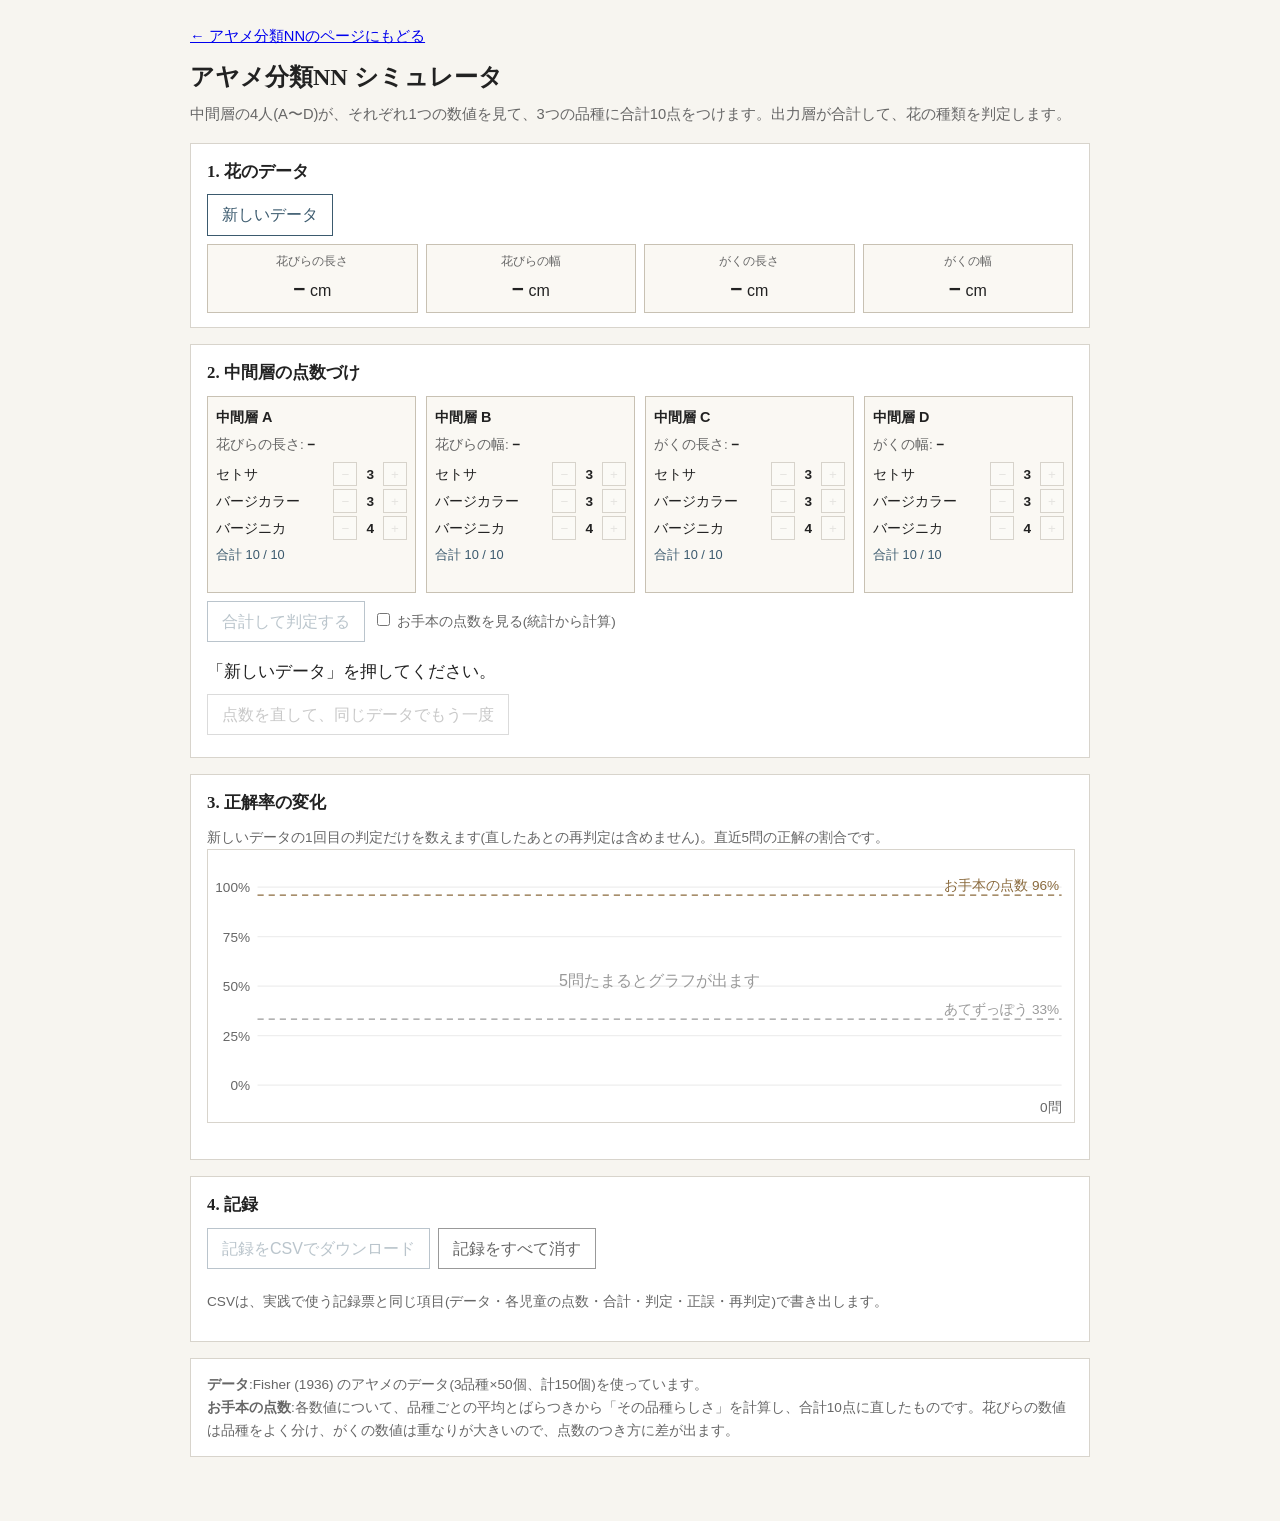
==== iris-sim.html @ bed03c3e "Add files via upload" ====
<!DOCTYPE html>
<html lang="ja">
<head>
<meta charset="UTF-8">
<meta name="viewport" content="width=device-width, initial-scale=1">
<title>アヤメ分類NN シミュレータ</title>
<style>
  body { margin:0; font-family:"Hiragino Kaku Gothic ProN","Noto Sans JP","Yu Gothic",sans-serif; background:#f7f5f0; color:#222; line-height:1.7; }
  .page { max-width:900px; margin:0 auto; padding:24px 20px 48px; }
  h1 { font-family:"Hiragino Mincho ProN","Noto Serif JP",serif; font-size:1.5rem; margin:0 0 4px; }
  h2 { font-size:1.05rem; margin:0 0 8px; font-family:"Hiragino Mincho ProN","Noto Serif JP",serif; }
  .sub { color:#666; font-size:.92rem; margin:0 0 16px; }
  .panel { background:#fff; border:1px solid #d8d4cc; padding:14px 16px; margin:0 0 16px; }
  .note { font-size:.85rem; color:#666; }
  .controls { display:flex; flex-wrap:wrap; gap:8px; align-items:center; margin:8px 0; }
  button.b { font:inherit; padding:6px 14px; border:1px solid #3b5a6e; background:#fff; color:#3b5a6e; cursor:pointer; }
  button.b:hover:not(:disabled) { background:#eef3f6; }
  button.b:disabled { opacity:.35; cursor:default; }
  button.b.ghost { border-color:#999; color:#666; }
  .flower { display:grid; grid-template-columns:repeat(4,1fr); gap:8px; }
  .fv { border:1px solid #c8c1b3; background:#faf8f3; padding:6px 8px; text-align:center; }
  .fv small { display:block; color:#666; font-size:.75rem; }
  .fv b { font-size:1.3rem; font-variant-numeric:tabular-nums; }
  .kids { display:grid; grid-template-columns:repeat(4,1fr); gap:10px; }
  .kid { border:1px solid #c8c1b3; background:#faf8f3; padding:8px; }
  .kid h3 { margin:0 0 4px; font-size:.9rem; }
  .kid .val { font-size:.85rem; color:#666; margin-bottom:6px; }
  .kid .val b { color:#222; }
  .pt { display:grid; grid-template-columns:1fr auto auto auto; gap:4px; align-items:center; font-size:.85rem; margin:3px 0; }
  .pt button { width:24px; height:24px; padding:0; border:1px solid #8a8070; background:#fff; cursor:pointer; }
  .pt button:disabled { opacity:.3; cursor:default; }
  .pt span.n { min-width:1.3em; text-align:center; font-weight:bold; font-variant-numeric:tabular-nums; }
  .tot { font-size:.8rem; color:#666; margin-top:4px; }
  .tot.ok { color:#3b5a6e; }
  .hint { font-size:.8rem; color:#8a6a3d; margin-top:2px; min-height:1.2em; }
  table.t { border-collapse:collapse; width:100%; font-size:.88rem; }
  table.t th, table.t td { border:1px solid #e2ded5; padding:3px 6px; text-align:center; }
  table.t th { background:#efece5; font-weight:normal; }
  table.t td.win { background:#e3edf2; font-weight:bold; }
  td.ok { color:#3b5a6e; } td.ng { color:#b5654a; }
  .logwrap { max-height:260px; overflow:auto; }
  .result { font-size:1.05rem; margin:8px 0 0; min-height:1.7em; }
  svg { width:100%; height:auto; background:#fff; border:1px solid #d8d4cc; }
  @media (max-width:720px){ .kids{grid-template-columns:repeat(2,1fr);} .flower{grid-template-columns:repeat(2,1fr);} }
</style>
</head>
<body>
<div class="page">
  <p class="sub" style="margin:0 0 8px"><a href="iris.html">← アヤメ分類NNのページにもどる</a></p>
  <h1>アヤメ分類NN シミュレータ</h1>
  <p class="sub">中間層の4人(A〜D)が、それぞれ1つの数値を見て、3つの品種に合計10点をつけます。出力層が合計して、花の種類を判定します。</p>

  <div class="panel">
    <h2>1. 花のデータ</h2>
    <div class="controls"><button class="b" id="next">新しいデータ</button><span class="note" id="roundNote"></span></div>
    <div class="flower" id="flower"></div>
  </div>

  <div class="panel">
    <h2>2. 中間層の点数づけ</h2>
    <div class="kids" id="kids"></div>
    <div class="controls">
      <button class="b" id="judge">合計して判定する</button>
      <label class="note"><input type="checkbox" id="hintOn"> お手本の点数を見る(統計から計算)</label>
    </div>
    <table class="t" id="sumTable" style="margin-top:6px"></table>
    <p class="result" id="result">「新しいデータ」を押してください。</p>
    <div class="controls">
      <button class="b ghost" id="retry" disabled>点数を直して、同じデータでもう一度</button>
    </div>
  </div>

  <div class="panel">
    <h2>3. 正解率の変化</h2>
    <p class="note" style="margin:0">新しいデータの1回目の判定だけを数えます(直したあとの再判定は含めません)。直近5問の正解の割合です。</p>
    <svg id="chart" viewBox="0 0 700 220"></svg>
    <p class="note" id="chartNote"></p>
  </div>

  <div class="panel">
    <h2>4. 記録</h2>
    <div class="controls"><button class="b" id="csv" disabled>記録をCSVでダウンロード</button><button class="b ghost" id="reset">記録をすべて消す</button></div>
    <div class="logwrap"><table class="t" id="log"></table></div>
    <p class="note">CSVは、実践で使う記録票と同じ項目(データ・各児童の点数・合計・判定・正誤・再判定)で書き出します。</p>
  </div>

  <div class="panel note">
    <b>データ</b>:Fisher (1936) のアヤメのデータ(3品種×50個、計150個)を使っています。<br>
    <b>お手本の点数</b>:各数値について、品種ごとの平均とばらつきから「その品種らしさ」を計算し、合計10点に直したものです。花びらの数値は品種をよく分け、がくの数値は重なりが大きいので、点数のつき方に差が出ます。
  </div>
</div>

<script>
var IRIS=[[1.4,0.2,5.1,3.5,0],[1.4,0.2,4.9,3.0,0],[1.3,0.2,4.7,3.2,0],[1.5,0.2,4.6,3.1,0],[1.4,0.2,5.0,3.6,0],[1.7,0.4,5.4,3.9,0],[1.4,0.3,4.6,3.4,0],[1.5,0.2,5.0,3.4,0],[1.4,0.2,4.4,2.9,0],[1.5,0.1,4.9,3.1,0],[1.5,0.2,5.4,3.7,0],[1.6,0.2,4.8,3.4,0],[1.4,0.1,4.8,3.0,0],[1.1,0.1,4.3,3.0,0],[1.2,0.2,5.8,4.0,0],[1.5,0.4,5.7,4.4,0],[1.3,0.4,5.4,3.9,0],[1.4,0.3,5.1,3.5,0],[1.7,0.3,5.7,3.8,0],[1.5,0.3,5.1,3.8,0],[1.7,0.2,5.4,3.4,0],[1.5,0.4,5.1,3.7,0],[1.0,0.2,4.6,3.6,0],[1.7,0.5,5.1,3.3,0],[1.9,0.2,4.8,3.4,0],[1.6,0.2,5.0,3.0,0],[1.6,0.4,5.0,3.4,0],[1.5,0.2,5.2,3.5,0],[1.4,0.2,5.2,3.4,0],[1.6,0.2,4.7,3.2,0],[1.6,0.2,4.8,3.1,0],[1.5,0.4,5.4,3.4,0],[1.5,0.1,5.2,4.1,0],[1.4,0.2,5.5,4.2,0],[1.5,0.2,4.9,3.1,0],[1.2,0.2,5.0,3.2,0],[1.3,0.2,5.5,3.5,0],[1.4,0.1,4.9,3.6,0],[1.3,0.2,4.4,3.0,0],[1.5,0.2,5.1,3.4,0],[1.3,0.3,5.0,3.5,0],[1.3,0.3,4.5,2.3,0],[1.3,0.2,4.4,3.2,0],[1.6,0.6,5.0,3.5,0],[1.9,0.4,5.1,3.8,0],[1.4,0.3,4.8,3.0,0],[1.6,0.2,5.1,3.8,0],[1.4,0.2,4.6,3.2,0],[1.5,0.2,5.3,3.7,0],[1.4,0.2,5.0,3.3,0],[4.7,1.4,7.0,3.2,1],[4.5,1.5,6.4,3.2,1],[4.9,1.5,6.9,3.1,1],[4.0,1.3,5.5,2.3,1],[4.6,1.5,6.5,2.8,1],[4.5,1.3,5.7,2.8,1],[4.7,1.6,6.3,3.3,1],[3.3,1.0,4.9,2.4,1],[4.6,1.3,6.6,2.9,1],[3.9,1.4,5.2,2.7,1],[3.5,1.0,5.0,2.0,1],[4.2,1.5,5.9,3.0,1],[4.0,1.0,6.0,2.2,1],[4.7,1.4,6.1,2.9,1],[3.6,1.3,5.6,2.9,1],[4.4,1.4,6.7,3.1,1],[4.5,1.5,5.6,3.0,1],[4.1,1.0,5.8,2.7,1],[4.5,1.5,6.2,2.2,1],[3.9,1.1,5.6,2.5,1],[4.8,1.8,5.9,3.2,1],[4.0,1.3,6.1,2.8,1],[4.9,1.5,6.3,2.5,1],[4.7,1.2,6.1,2.8,1],[4.3,1.3,6.4,2.9,1],[4.4,1.4,6.6,3.0,1],[4.8,1.4,6.8,2.8,1],[5.0,1.7,6.7,3.0,1],[4.5,1.5,6.0,2.9,1],[3.5,1.0,5.7,2.6,1],[3.8,1.1,5.5,2.4,1],[3.7,1.0,5.5,2.4,1],[3.9,1.2,5.8,2.7,1],[5.1,1.6,6.0,2.7,1],[4.5,1.5,5.4,3.0,1],[4.5,1.6,6.0,3.4,1],[4.7,1.5,6.7,3.1,1],[4.4,1.3,6.3,2.3,1],[4.1,1.3,5.6,3.0,1],[4.0,1.3,5.5,2.5,1],[4.4,1.2,5.5,2.6,1],[4.6,1.4,6.1,3.0,1],[4.0,1.2,5.8,2.6,1],[3.3,1.0,5.0,2.3,1],[4.2,1.3,5.6,2.7,1],[4.2,1.2,5.7,3.0,1],[4.2,1.3,5.7,2.9,1],[4.3,1.3,6.2,2.9,1],[3.0,1.1,5.1,2.5,1],[4.1,1.3,5.7,2.8,1],[6.0,2.5,6.3,3.3,2],[5.1,1.9,5.8,2.7,2],[5.9,2.1,7.1,3.0,2],[5.6,1.8,6.3,2.9,2],[5.8,2.2,6.5,3.0,2],[6.6,2.1,7.6,3.0,2],[4.5,1.7,4.9,2.5,2],[6.3,1.8,7.3,2.9,2],[5.8,1.8,6.7,2.5,2],[6.1,2.5,7.2,3.6,2],[5.1,2.0,6.5,3.2,2],[5.3,1.9,6.4,2.7,2],[5.5,2.1,6.8,3.0,2],[5.0,2.0,5.7,2.5,2],[5.1,2.4,5.8,2.8,2],[5.3,2.3,6.4,3.2,2],[5.5,1.8,6.5,3.0,2],[6.7,2.2,7.7,3.8,2],[6.9,2.3,7.7,2.6,2],[5.0,1.5,6.0,2.2,2],[5.7,2.3,6.9,3.2,2],[4.9,2.0,5.6,2.8,2],[6.7,2.0,7.7,2.8,2],[4.9,1.8,6.3,2.7,2],[5.7,2.1,6.7,3.3,2],[6.0,1.8,7.2,3.2,2],[4.8,1.8,6.2,2.8,2],[4.9,1.8,6.1,3.0,2],[5.6,2.1,6.4,2.8,2],[5.8,1.6,7.2,3.0,2],[6.1,1.9,7.4,2.8,2],[6.4,2.0,7.9,3.8,2],[5.6,2.2,6.4,2.8,2],[5.1,1.5,6.3,2.8,2],[5.6,1.4,6.1,2.6,2],[6.1,2.3,7.7,3.0,2],[5.6,2.4,6.3,3.4,2],[5.5,1.8,6.4,3.1,2],[4.8,1.8,6.0,3.0,2],[5.4,2.1,6.9,3.1,2],[5.6,2.4,6.7,3.1,2],[5.1,2.3,6.9,3.1,2],[5.1,1.9,5.8,2.7,2],[5.9,2.3,6.8,3.2,2],[5.7,2.5,6.7,3.3,2],[5.2,2.3,6.7,3.0,2],[5.0,1.9,6.3,2.5,2],[5.2,2.0,6.5,3.0,2],[5.4,2.3,6.2,3.4,2],[5.1,1.8,5.9,3.0,2]];
var FEATS = ["花びらの長さ", "花びらの幅", "がくの長さ", "がくの幅"];
var KIDS = ["A", "B", "C", "D"];
var SP = ["セトサ", "バージカラー", "バージニカ"];

// 品種ごと・数値ごとの平均と標準偏差(お手本の点数用)
var stat = [[], [], []];
(function () {
  for (var c = 0; c < 3; c++) for (var f = 0; f < 4; f++) {
    var v = IRIS.filter(function (r) { return r[4] === c; }).map(function (r) { return r[f]; });
    var m = v.reduce(function (a, b) { return a + b; }, 0) / v.length;
    var sd = Math.sqrt(v.reduce(function (a, b) { return a + (b - m) * (b - m); }, 0) / v.length) || 0.1;
    stat[c][f] = { m: m, sd: sd };
  }
})();
// お手本: 数値 x に対する3品種の点数(合計10・最大剰余方式)
function modelPoints(f, x) {
  var ll = [0, 1, 2].map(function (c) { var s = stat[c][f]; var z = (x - s.m) / s.sd; return -0.5 * z * z - Math.log(s.sd); });
  var mx = Math.max.apply(null, ll), e = ll.map(function (l) { return Math.exp(l - mx); });
  var sum = e.reduce(function (a, b) { return a + b; }, 0), p = e.map(function (v) { return v / sum * 10; });
  var pts = p.map(Math.floor), left = 10 - pts.reduce(function (a, b) { return a + b; }, 0);
  var order = [0, 1, 2].sort(function (a, b) { return (p[b] - pts[b]) - (p[a] - pts[a]); });
  for (var i = 0; i < left; i++) pts[order[i]]++;
  return pts;
}
function judgeFrom(allPts) {                    // allPts[kid][species]
  var sums = [0, 0, 0];
  allPts.forEach(function (k) { for (var c = 0; c < 3; c++) sums[c] += k[c]; });
  var mx = Math.max.apply(null, sums), win = [];
  sums.forEach(function (s, c) { if (s === mx) win.push(c); });
  return { sums: sums, win: win };
}
var modelAcc = (function () {
  var ok = 0;
  IRIS.forEach(function (r) {
    var pts = [0, 1, 2, 3].map(function (f) { return modelPoints(f, r[f]); });
    var j = judgeFrom(pts);
    if (j.win.length === 1 && j.win[0] === r[4]) ok++;
  });
  return ok / IRIS.length;
})();

var pts, flower = null, flowerId = -1, round = 0, attempt = 0, judged = false, log = [], firsts = [];

function resetPts() { pts = [0, 1, 2, 3].map(function () { return [3, 3, 4]; }); }

function newFlower() {
  flowerId = Math.floor(Math.random() * IRIS.length);
  flower = IRIS[flowerId]; round++; attempt = 0; judged = false;
  document.getElementById("result").textContent = "点数をつけて、「合計して判定する」を押してください。";
  document.getElementById("sumTable").innerHTML = "";
  render();
}
function setPt(k, c, d) {
  if (judged && attempt === 0) return;
  var a = pts[k], tot = a[0] + a[1] + a[2];
  if (d > 0 && tot >= 10) return;
  if (d < 0 && a[c] <= 0) return;
  a[c] += d; render();
}
function judge() {
  if (!flower) return;
  for (var k = 0; k < 4; k++) if (pts[k][0] + pts[k][1] + pts[k][2] !== 10) {
    document.getElementById("result").textContent = "中間層の" + KIDS[k] + "さんの点数が10点になっていません。";
    return;
  }
  var j = judgeFrom(pts);
  if (j.win.length > 1) {
    document.getElementById("result").textContent = "同点で決まりません。点数を直してください。";
    showSums(j); return;
  }
  var guess = j.win[0], right = guess === flower[4];
  attempt++; judged = true;
  log.push({ n: log.length + 1, round: round, id: flowerId + 1, vals: flower.slice(0, 4), ans: flower[4],
             pts: pts.map(function (a) { return a.slice(); }), sums: j.sums, guess: guess, right: right, retry: attempt > 1 });
  if (attempt === 1) firsts.push(right ? 1 : 0);
  document.getElementById("result").innerHTML = "判定:<b>" + SP[guess] + "</b>。正解は<b>" + SP[flower[4]] + "</b>です。" +
    (right ? "当たり!" : "はずれ。だれの点数が答えをずらしたか、見てみましょう。");
  showSums(j); render();
}
function showSums(j) {
  var h = "<tr><th></th>" + SP.map(function (s) { return "<th>" + s + "</th>"; }).join("") + "</tr>";
  for (var k = 0; k < 4; k++) h += "<tr><th>" + KIDS[k] + "</th>" + pts[k].map(function (v) { return "<td>" + v + "</td>"; }).join("") + "</tr>";
  h += "<tr><th>合計</th>" + j.sums.map(function (s, c) { return '<td class="' + (j.win.indexOf(c) >= 0 ? "win" : "") + '">' + s + "</td>"; }).join("") + "</tr>";
  document.getElementById("sumTable").innerHTML = h;
}
function retry() {                              // 同じデータで再判定
  if (!judged) return;
  judged = false;
  document.getElementById("result").textContent = "点数を直して、もう一度判定してください。";
  document.getElementById("sumTable").innerHTML = "";
  render();
}

function render() {
  document.getElementById("roundNote").textContent = flower ? "第" + round + "問(データ番号 " + (flowerId + 1) + ")" : "";
  document.getElementById("flower").innerHTML = FEATS.map(function (f, i) {
    return '<div class="fv"><small>' + f + '</small><b>' + (flower ? flower[i].toFixed(1) : "−") + "</b> cm</div>";
  }).join("");
  var hint = document.getElementById("hintOn").checked;
  var locked = !flower || (judged);
  var kh = "";
  for (var k = 0; k < 4; k++) {
    var a = pts[k], tot = a[0] + a[1] + a[2];
    kh += '<div class="kid"><h3>中間層 ' + KIDS[k] + '</h3><div class="val">' + FEATS[k] + ":<b> " + (flower ? flower[k].toFixed(1) : "−") + "</b></div>";
    for (var c = 0; c < 3; c++)
      kh += '<div class="pt"><span>' + SP[c] + '</span><button data-k="' + k + '" data-c="' + c + '" data-d="-1"' + (locked || a[c] <= 0 ? " disabled" : "") + '>−</button><span class="n">' + a[c] +
            '</span><button data-k="' + k + '" data-c="' + c + '" data-d="1"' + (locked || tot >= 10 ? " disabled" : "") + ">+</button></div>";
    kh += '<div class="tot' + (tot === 10 ? " ok" : "") + '">合計 ' + tot + " / 10</div>";
    kh += '<div class="hint">' + (hint && flower ? "お手本: " + modelPoints(k, flower[k]).join(" / ") : "") + "</div></div>";
  }
  var kidsEl = document.getElementById("kids"); kidsEl.innerHTML = kh;
  kidsEl.querySelectorAll("button").forEach(function (b) {
    b.onclick = function () { setPt(+b.getAttribute("data-k"), +b.getAttribute("data-c"), +b.getAttribute("data-d")); };
  });
  document.getElementById("judge").disabled = !flower || judged;
  document.getElementById("retry").disabled = !(judged && flower);
  document.getElementById("csv").disabled = log.length === 0;
  drawLog(); drawChart();
}
function drawLog() {
  var h = "<tr><th>回</th><th>問</th><th>花びら長</th><th>花びら幅</th><th>がく長</th><th>がく幅</th><th>正解</th><th>A</th><th>B</th><th>C</th><th>D</th><th>合計</th><th>判定</th><th>正誤</th><th>再</th></tr>";
  log.slice().reverse().forEach(function (r) {
    h += "<tr><td>" + r.n + "</td><td>" + r.round + "</td>" + r.vals.map(function (v) { return "<td>" + v.toFixed(1) + "</td>"; }).join("") +
         "<td>" + SP[r.ans] + "</td>" + r.pts.map(function (a) { return "<td>" + a.join("/") + "</td>"; }).join("") +
         "<td>" + r.sums.join("/") + "</td><td>" + SP[r.guess] + '</td><td class="' + (r.right ? "ok" : "ng") + '">' + (r.right ? "○" : "×") + "</td><td>" + (r.retry ? "再" : "") + "</td></tr>";
  });
  document.getElementById("log").innerHTML = log.length ? h : "";
}
function drawChart() {
  var svg = document.getElementById("chart"), n = firsts.length, W = 5, k, i;
  var h = '<g font-size="11" fill="#666" font-family="sans-serif">';
  for (k = 0; k <= 4; k++) {
    var y = 190 - k * 40;
    h += '<line x1="40" x2="690" y1="' + y + '" y2="' + y + '" stroke="#eee"/><text x="34" y="' + (y + 4) + '" text-anchor="end">' + (k * 25) + '%</text>';
  }
  var yb = 190 - 160 * modelAcc, yr = 190 - 160 / 3;
  h += '<line x1="40" x2="690" y1="' + yb + '" y2="' + yb + '" stroke="#8a6a3d" stroke-dasharray="5 4"/><text x="688" y="' + (yb - 4) + '" text-anchor="end" fill="#8a6a3d">お手本の点数 ' + Math.round(modelAcc * 100) + '%</text>';
  h += '<line x1="40" x2="690" y1="' + yr + '" y2="' + yr + '" stroke="#999" stroke-dasharray="5 4"/><text x="688" y="' + (yr - 4) + '" text-anchor="end" fill="#999">あてずっぽう 33%</text>';
  h += '<text x="690" y="212" text-anchor="end">' + n + '問</text></g>';
  if (n >= W) {
    var pt = [];
    for (i = W - 1; i < n; i++) {
      var s = 0; for (var q = i - W + 1; q <= i; q++) s += firsts[q];
      var x = (n - W === 0) ? 365 : 40 + 650 * (i - W + 1) / (n - W);
      pt.push(x.toFixed(1) + "," + (190 - 160 * s / W).toFixed(1));
    }
    h += '<polyline fill="none" stroke="#3b5a6e" stroke-width="2" points="' + pt.join(" ") + '"/>';
  } else h += '<text x="365" y="110" text-anchor="middle" font-size="13" fill="#999" font-family="sans-serif">5問たまるとグラフが出ます</text>';
  svg.innerHTML = h;
  var ok = firsts.reduce(function (a, b) { return a + b; }, 0);
  document.getElementById("chartNote").textContent = n ? "1回目の正解:" + ok + " / " + n + "問(" + Math.round(100 * ok / n) + "%)" : "";
}
function csv() {
  var head = ["回", "問", "再判定", "データ番号", "花びらの長さ", "花びらの幅", "がくの長さ", "がくの幅", "正解の品種"];
  KIDS.forEach(function (k) { SP.forEach(function (s) { head.push("中間層" + k + ":" + s); }); });
  SP.forEach(function (s) { head.push("合計:" + s); });
  head.push("出力層の判定", "正誤");
  var rows = [head.join(",")];
  log.forEach(function (r) {
    var row = [r.n, r.round, r.retry ? 1 : 0, r.id].concat(r.vals, [SP[r.ans]]);
    r.pts.forEach(function (a) { row = row.concat(a); });
    row = row.concat(r.sums, [SP[r.guess], r.right ? "○" : "×"]);
    rows.push(row.join(","));
  });
  var blob = new Blob(["﻿" + rows.join("\r\n")], { type: "text/csv;charset=utf-8" });
  var a = document.createElement("a"); a.href = URL.createObjectURL(blob); a.download = "iris-nn-record.csv";
  document.body.appendChild(a); a.click(); document.body.removeChild(a);
}

document.getElementById("next").onclick = newFlower;
document.getElementById("judge").onclick = judge;
document.getElementById("retry").onclick = retry;
document.getElementById("csv").onclick = csv;
document.getElementById("hintOn").onchange = render;
document.getElementById("reset").onclick = function () { log = []; firsts = []; round = 0; flower = null; judged = false; resetPts();
  document.getElementById("result").textContent = "「新しいデータ」を押してください。"; document.getElementById("sumTable").innerHTML = ""; render(); };
resetPts(); render();
if (location.hash === "#demo") {                 // 動作確認用:お手本の点数で10問
  document.getElementById("hintOn").checked = true;
  for (var t = 0; t < 12; t++) {
    newFlower();
    pts = [0, 1, 2, 3].map(function (f) { return modelPoints(f, flower[f]); });
    if (t % 4 === 3) pts[0] = [0, 0, 10];        // わざとまちがえる例
    judge();
  }
}
</script>
</body>
</html>
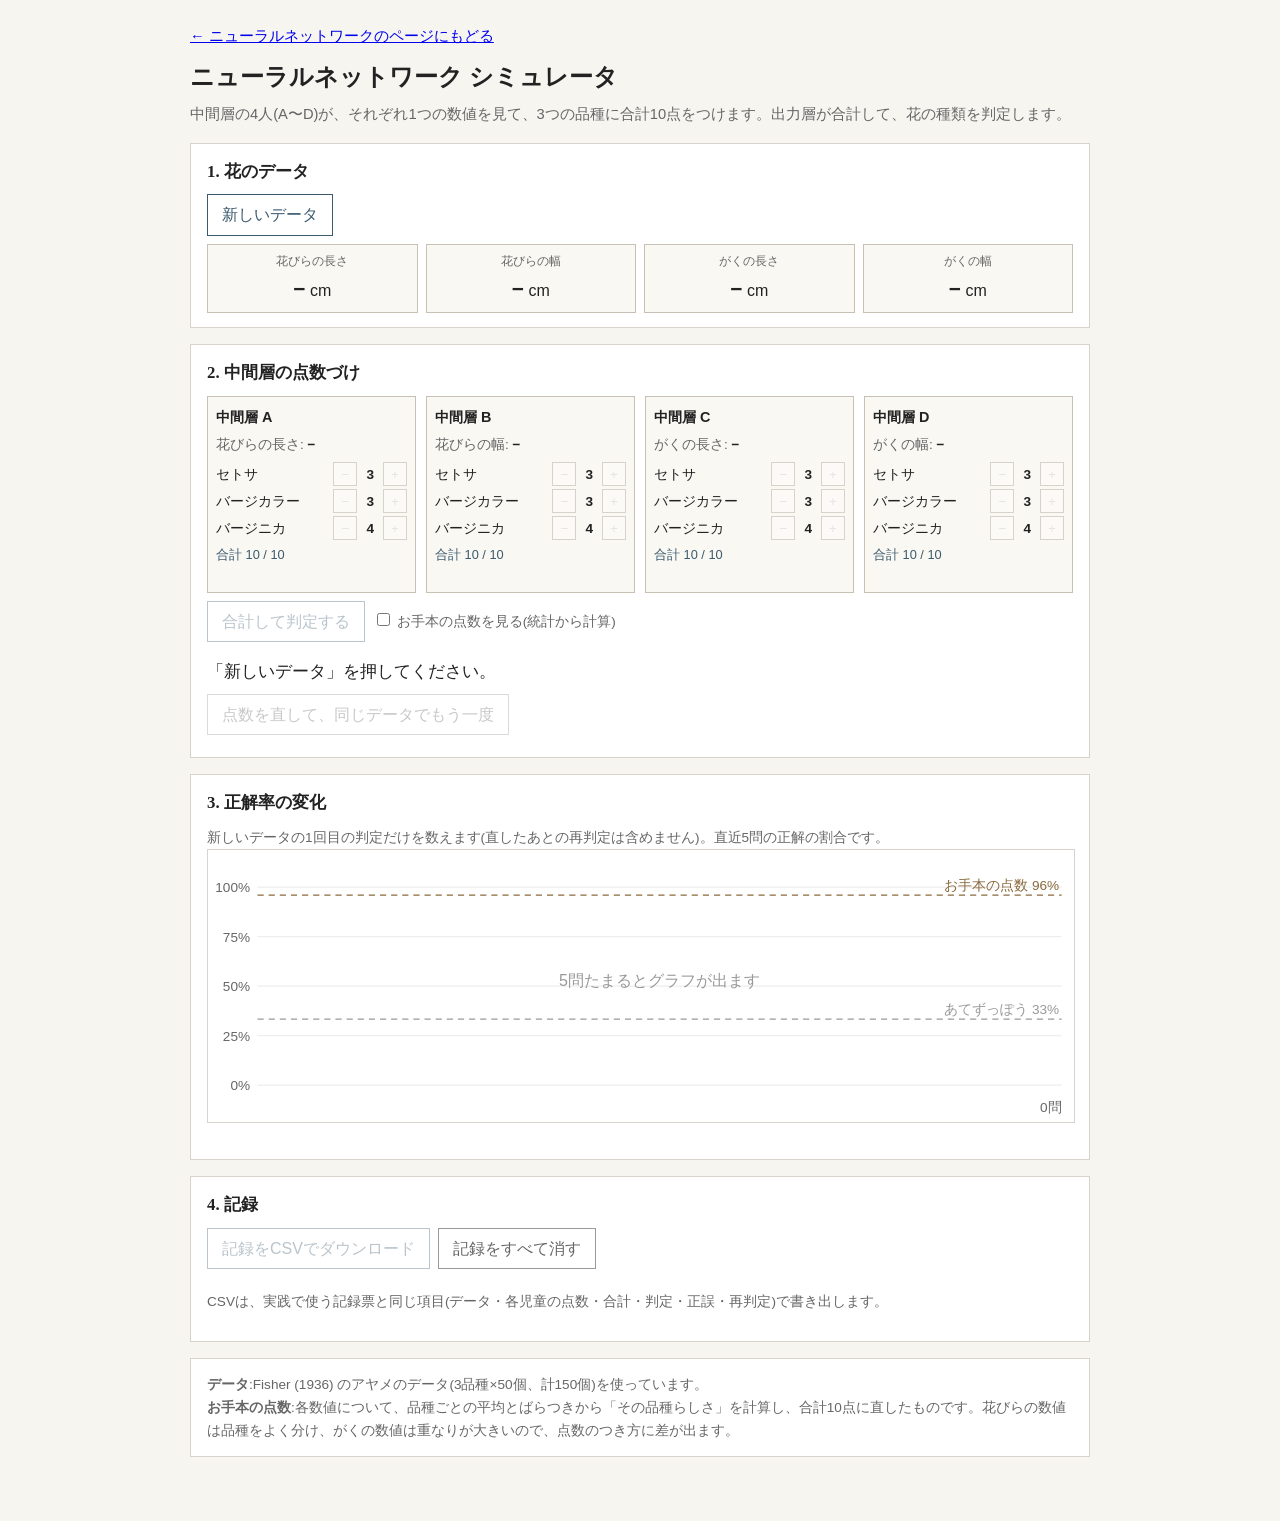
==== commit a773c530: "Add files via upload" ====
--- a/iris-sim.html
+++ b/iris-sim.html
@@ -3,7 +3,7 @@
 <head>
 <meta charset="UTF-8">
 <meta name="viewport" content="width=device-width, initial-scale=1">
-<title>アヤメ分類NN シミュレータ</title>
+<title>ニューラルネットワーク シミュレータ</title>
 <style>
   body { margin:0; font-family:"Hiragino Kaku Gothic ProN","Noto Sans JP","Yu Gothic",sans-serif; background:#f7f5f0; color:#222; line-height:1.7; }
   .page { max-width:900px; margin:0 auto; padding:24px 20px 48px; }
@@ -46,8 +46,8 @@
 </head>
 <body>
 <div class="page">
-  <p class="sub" style="margin:0 0 8px"><a href="iris.html">← アヤメ分類NNのページにもどる</a></p>
-  <h1>アヤメ分類NN シミュレータ</h1>
+  <p class="sub" style="margin:0 0 8px"><a href="iris.html">← ニューラルネットワークのページにもどる</a></p>
+  <h1>ニューラルネットワーク シミュレータ</h1>
   <p class="sub">中間層の4人(A〜D)が、それぞれ1つの数値を見て、3つの品種に合計10点をつけます。出力層が合計して、花の種類を判定します。</p>
 
   <div class="panel">
